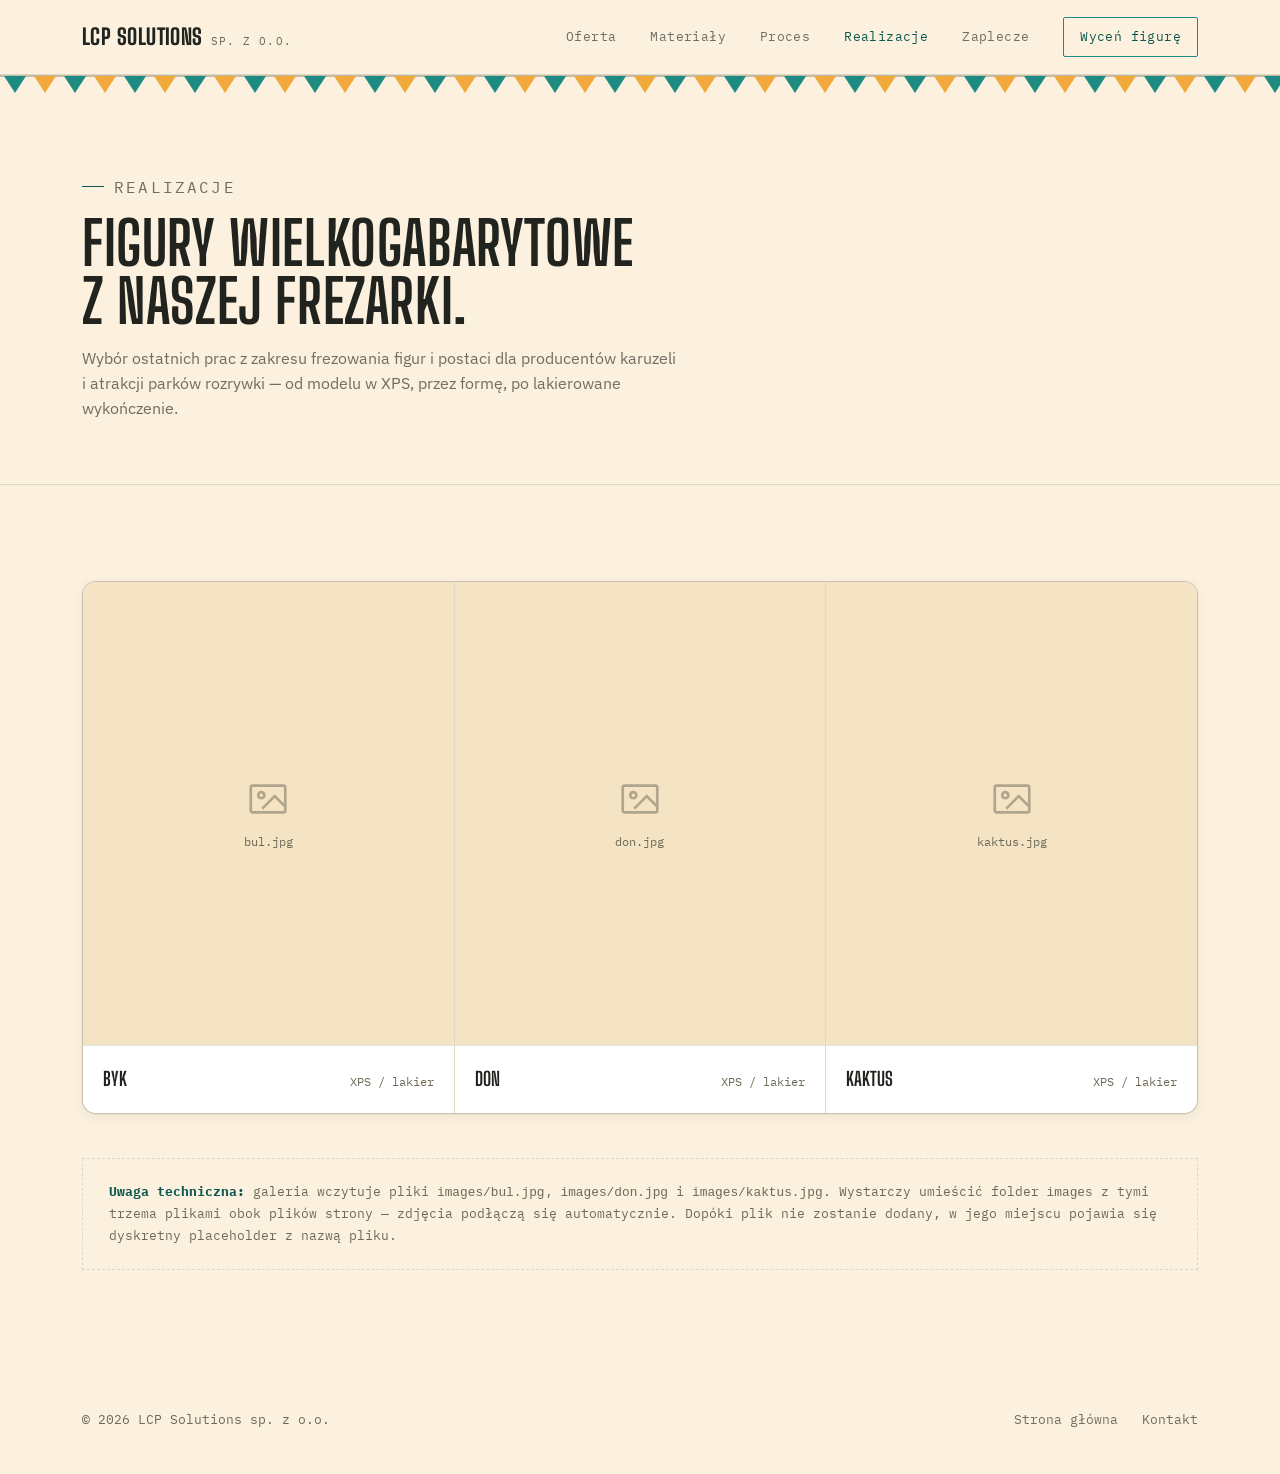
==== realizacje.html @ 35624be7 "Add files via upload" ====
<!DOCTYPE html>
<html lang="pl">
<head>
<meta charset="UTF-8">
<meta name="viewport" content="width=device-width, initial-scale=1.0">
<title>Realizacje — LCP Solutions</title>
<meta name="description" content="Wybrane realizacje LCP Solutions — figury wielkogabarytowe frezowane CNC dla producentów atrakcji parków rozrywki.">
<link rel="preconnect" href="https://fonts.googleapis.com">
<link rel="preconnect" href="https://fonts.gstatic.com" crossorigin>
<link href="https://fonts.googleapis.com/css2?family=Big+Shoulders+Display:wght@700;800&family=IBM+Plex+Sans:wght@400;500&family=IBM+Plex+Mono:wght@400;500&display=swap" rel="stylesheet">
<link rel="stylesheet" href="styles.css">
</head>
<body>

<header class="topbar">
  <div class="wrap">
    <a href="index.html" class="logo">LCP Solutions<span>SP. Z O.O.</span></a>
    <nav class="nav" id="mainNav">
      <a href="index.html#oferta">Oferta</a>
      <a href="index.html#materialy">Materiały</a>
      <a href="index.html#proces">Proces</a>
      <a href="realizacje.html" class="current">Realizacje</a>
      <a href="index.html#zaplecze">Zaplecze</a>
      <a href="index.html#kontakt" class="nav-cta">Wyceń figurę</a>
    </nav>
    <button class="nav-toggle" aria-label="Otwórz menu" aria-expanded="false" aria-controls="mainNav">
      <span></span><span></span><span></span>
    </button>
  </div>
</header>
<div class="bunting" aria-hidden="true"></div>

<section class="page-hero">
  <div class="wrap">
    <p class="eyebrow">Realizacje</p>
    <h1>Figury wielkogabarytowe<br>z naszej frezarki.</h1>
    <p>Wybór ostatnich prac z zakresu frezowania figur i postaci dla producentów karuzeli i atrakcji parków rozrywki — od modelu w XPS, przez formę, po lakierowane wykończenie.</p>
  </div>
</section>

<section style="border-bottom:none;">
  <div class="wrap">
    <div class="gallery reveal">
      <div class="gallery-item">
        <div class="frame">
          <img src="images/bul.jpg" alt="Frezowana figura byka wykonana dla parku rozrywki" data-filename="bul.jpg" loading="lazy">
        </div>
        <div class="gallery-cap">
          <b>Byk</b>
          <span>XPS / lakier</span>
        </div>
      </div>
      <div class="gallery-item">
        <div class="frame">
          <img src="images/don.jpg" alt="Frezowana figura wykonana dla parku rozrywki — realizacja Don" data-filename="don.jpg" loading="lazy">
        </div>
        <div class="gallery-cap">
          <b>Don</b>
          <span>XPS / lakier</span>
        </div>
      </div>
      <div class="gallery-item">
        <div class="frame">
          <img src="images/kaktus.jpg" alt="Frezowana figura kaktusa wykonana dla parku rozrywki" data-filename="kaktus.jpg" loading="lazy">
        </div>
        <div class="gallery-cap">
          <b>Kaktus</b>
          <span>XPS / lakier</span>
        </div>
      </div>
    </div>

    <div class="note-box reveal">
      <b>Uwaga techniczna:</b> galeria wczytuje pliki <code>images/bul.jpg</code>, <code>images/don.jpg</code> i <code>images/kaktus.jpg</code>. Wystarczy umieścić folder <code>images</code> z tymi trzema plikami obok plików strony — zdjęcia podłączą się automatycznie. Dopóki plik nie zostanie dodany, w jego miejscu pojawia się dyskretny placeholder z nazwą pliku.
    </div>
  </div>
</section>

<footer>
  <div class="wrap">
    <p>© 2026 LCP Solutions sp. z o.o.</p>
    <div class="foot-links">
      <a href="index.html">Strona główna</a>
      <a href="index.html#kontakt">Kontakt</a>
    </div>
  </div>
</footer>

<script src="script.js"></script>
</body>
</html>
---- styles.css ----
/* ============================================================
   LCP Solutions sp. z o.o. — arkusz stylów
   Paleta: płótno markizy / morska zieleń / marigold / atrament
   ============================================================ */

:root{
  --carbon:      #FBF1DE;
  --carbon-2:    #F4E4C4;
  --panel:       #FFFFFF;
  --panel-line:  rgba(33,35,31,0.12);
  --resin:       #1E8B82;
  --resin-light: #0E5750;
  --resin-dim:   rgba(30,139,130,0.14);
  --fiber:       #21231F;
  --fiber-dim:   rgba(33,35,31,0.64);
  --alu:         #6E6A57;
  --marigold:    #F2A93B;
  --coral:       #E2574A;
  --card-shadow: 0 1px 2px rgba(33,35,31,0.05), 0 4px 14px rgba(33,35,31,0.05);

  --f-display: 'Big Shoulders Display', sans-serif;
  --f-body:    'IBM Plex Sans', sans-serif;
  --f-mono:    'IBM Plex Mono', monospace;

  --maxw: 1180px;
}

*,*::before,*::after{ box-sizing:border-box; }
html{ scroll-behavior:smooth; }
@media (prefers-reduced-motion: reduce){
  html{ scroll-behavior:auto; }
  *,*::before,*::after{ animation-duration:0.001ms !important; animation-iteration-count:1 !important; transition-duration:0.001ms !important; }
}

body{
  margin:0;
  background:var(--carbon);
  color:var(--fiber);
  font-family:var(--f-body);
  font-size:16px;
  line-height:1.6;
  -webkit-font-smoothing:antialiased;
}

img{ max-width:100%; display:block; }
a{ color:inherit; text-decoration:none; }

.wrap{ max-width:var(--maxw); margin:0 auto; padding:0 32px; }

.eyebrow{
  font-family:var(--f-mono);
  font-size:12.5px;
  letter-spacing:0.14em;
  text-transform:uppercase;
  color:var(--resin-light);
  display:flex;
  align-items:center;
  gap:10px;
}
.eyebrow::before{
  content:"";
  width:22px; height:1px;
  background:var(--resin-light);
  display:inline-block;
}

h1,h2,h3{
  font-family:var(--f-display);
  font-weight:700;
  text-transform:uppercase;
  letter-spacing:0.01em;
  line-height:0.96;
  margin:0;
  color:var(--fiber);
}

.bunting{
  height:20px;
  background-image:url("data:image/svg+xml,%3Csvg xmlns='http://www.w3.org/2000/svg' width='60' height='20'%3E%3Cline x1='0' y1='1' x2='60' y2='1' stroke='%238A8672' stroke-width='1'/%3E%3Cpath d='M4 1 L26 1 L15 18 Z' fill='%231E8B82'/%3E%3Cpath d='M34 1 L56 1 L45 18 Z' fill='%23F2A93B'/%3E%3C/svg%3E");
  background-repeat:repeat-x;
  background-size:60px 20px;
}

/* ---------- top bar ---------- */
.topbar{
  position:sticky; top:0; z-index:50;
  background:rgba(251,241,222,0.92);
  backdrop-filter:blur(8px);
  border-bottom:1px solid var(--panel-line);
}
.topbar .wrap{
  display:flex; align-items:center; justify-content:space-between;
  height:74px;
}
.logo{
  font-family:var(--f-display);
  font-weight:800;
  font-size:22px;
  letter-spacing:0.02em;
  text-transform:uppercase;
  display:flex; align-items:baseline; gap:8px;
}
.logo span{
  font-family:var(--f-mono);
  font-size:11px;
  font-weight:400;
  letter-spacing:0.1em;
  color:var(--alu);
  text-transform:none;
}
.nav{
  display:flex; align-items:center; gap:34px;
  font-family:var(--f-mono);
  font-size:13px;
  letter-spacing:0.03em;
}
.nav a{
  color:var(--fiber-dim);
  position:relative;
  padding:4px 0;
}
.nav a:hover, .nav a:focus-visible{ color:var(--fiber); }
.nav a.current{ color:var(--resin-light); }
.nav-cta{
  border:1px solid var(--resin);
  color:var(--resin-light) !important;
  padding:9px 16px !important;
  border-radius:2px;
}
.nav-cta:hover{ background:var(--resin-dim); }

.nav-toggle{
  display:none;
  background:none; border:1px solid var(--panel-line);
  color:var(--fiber); width:42px; height:42px;
  border-radius:2px; cursor:pointer;
}
.nav-toggle span{
  display:block; width:18px; height:1.5px; background:var(--fiber);
  margin:3px auto; transition:transform .2s ease, opacity .2s ease;
}
.nav-toggle[aria-expanded="true"] span:nth-child(1){ transform:translateY(4.5px) rotate(45deg); }
.nav-toggle[aria-expanded="true"] span:nth-child(2){ opacity:0; }
.nav-toggle[aria-expanded="true"] span:nth-child(3){ transform:translateY(-4.5px) rotate(-45deg); }

/* ---------- hero ---------- */
.hero{
  padding:88px 0 64px;
  border-bottom:1px solid var(--panel-line);
  overflow:hidden;
}
.hero .wrap{
  display:grid;
  grid-template-columns:1.15fr 0.85fr;
  gap:48px;
  align-items:center;
}
.hero h1{
  font-size:clamp(42px,6vw,76px);
  margin:18px 0 24px;
}
.hero h1 em{
  font-style:normal;
  color:var(--resin);
}
.hero p.lead{
  font-size:17px;
  color:var(--fiber-dim);
  max-width:46ch;
  margin:0 0 34px;
}
.btn-row{ display:flex; flex-wrap:wrap; gap:14px; }
.btn{
  font-family:var(--f-mono);
  font-size:13px;
  letter-spacing:0.03em;
  padding:14px 22px;
  border-radius:2px;
  display:inline-flex; align-items:center; gap:10px;
  border:1px solid transparent;
  cursor:pointer;
}
.btn-primary{ background:var(--resin); color:#FFFFFF; }
.btn-primary:hover{ background:var(--resin-light); }
.btn-ghost{ border-color:var(--panel-line); color:var(--fiber); }
.btn-ghost:hover{ border-color:var(--alu); }

.hero-figure{
  position:relative;
  aspect-ratio:1/1;
  display:flex; align-items:center; justify-content:center;
}
.hero-figure svg{ width:100%; height:100%; }
.toolpath{
  fill:none;
  stroke:var(--resin-light);
  stroke-width:2;
  stroke-linecap:round;
  stroke-linejoin:round;
  stroke-dasharray:1;
  stroke-dashoffset:1;
  pathLength:1;
  animation:draw 2.6s cubic-bezier(.65,0,.35,1) forwards;
}
.hatch-fill{
  fill:url(#weave);
  opacity:0;
  animation:fadein .9s ease forwards;
  animation-delay:2.3s;
}
@keyframes draw{ to{ stroke-dashoffset:0; } }
@keyframes fadein{ to{ opacity:1; } }

/* ---------- section shell ---------- */
section{ padding:96px 0; border-bottom:1px solid var(--panel-line); }
.section-head{
  display:flex; justify-content:space-between; align-items:flex-end;
  gap:24px; margin-bottom:52px; flex-wrap:wrap;
}
.section-head h2{ font-size:clamp(30px,3.6vw,44px); margin-top:14px; }
.section-head p{ max-width:44ch; color:var(--fiber-dim); font-size:15px; }

/* ---------- about ---------- */
.about-grid{
  display:grid;
  grid-template-columns:0.9fr 1.1fr;
  gap:56px;
}
.about-copy p{ color:var(--fiber-dim); margin:0 0 18px; font-size:15.5px; }
.about-copy strong{ color:var(--fiber); font-weight:500; }
.stat-row{
  display:grid; grid-template-columns:repeat(3,1fr);
  gap:1px; background:var(--panel-line); margin-top:36px;
  border:1px solid var(--panel-line);
}
.stat{ background:var(--carbon); padding:22px 18px; }
.stat b{
  font-family:var(--f-display); font-size:34px; color:var(--resin-light);
  display:block; line-height:1;
}
.stat span{ font-family:var(--f-mono); font-size:11.5px; color:var(--alu); letter-spacing:0.04em; }

.material-list{ display:flex; flex-direction:column; gap:0; border-top:1px solid var(--panel-line); }
.material-list li{
  list-style:none;
  display:flex; justify-content:space-between; gap:16px;
  padding:18px 0;
  border-bottom:1px solid var(--panel-line);
  font-size:14.5px;
}
.material-list li b{ color:var(--fiber); font-weight:500; }
.material-list li span{ color:var(--alu); font-family:var(--f-mono); font-size:12.5px; text-align:right; }

/* ---------- services grid ---------- */
.svc-grid{
  display:grid;
  grid-template-columns:repeat(3,1fr);
  gap:1px;
  background:var(--panel-line);
  border:1px solid var(--panel-line);
  border-radius:14px;
  overflow:hidden;
  box-shadow:var(--card-shadow);
}
.svc-card{
  background:var(--carbon);
  padding:32px 28px;
  min-height:210px;
  display:flex; flex-direction:column;
}
.svc-num{ font-family:var(--f-mono); color:var(--resin); font-size:13px; margin-bottom:22px; }
.svc-card h3{ font-size:21px; margin-bottom:12px; text-transform:none; letter-spacing:0; }
.svc-card p{ color:var(--fiber-dim); font-size:14.5px; margin:0; flex-grow:1; }

/* ---------- expansion / featured block ---------- */
.feature{
  background:var(--panel);
  border:1px solid var(--panel-line);
  border-radius:16px;
  box-shadow:var(--card-shadow);
  padding:56px;
  display:grid;
  grid-template-columns:1fr 1fr;
  gap:48px;
  align-items:center;
}
.feature h2{ font-size:clamp(28px,3.4vw,42px); margin:14px 0 20px; }
.feature p{ color:var(--fiber-dim); font-size:15.5px; margin:0 0 22px; }
.tag-row{ display:flex; flex-wrap:wrap; gap:10px; margin-bottom:26px; }
.tag{
  font-family:var(--f-mono); font-size:11.5px; letter-spacing:0.04em;
  border:1px solid var(--panel-line); color:var(--alu);
  padding:7px 12px; border-radius:2px; text-transform:uppercase;
}
.feature-visual{ position:relative; }
.feature-visual svg{ width:100%; height:auto; }

/* ---------- process ---------- */
.process{
  display:grid; grid-template-columns:repeat(6,1fr); gap:0;
  border-top:1px solid var(--panel-line);
  border-left:1px solid var(--panel-line);
  border-radius:14px;
  overflow:hidden;
  box-shadow:var(--card-shadow);
}
.step{
  border-right:1px solid var(--panel-line);
  border-bottom:1px solid var(--panel-line);
  padding:26px 18px;
  min-height:190px;
}
.step b.n{ font-family:var(--f-mono); color:var(--resin-light); font-size:13px; display:block; margin-bottom:24px; }
.step h4{ font-size:15px; font-weight:500; margin:0 0 8px; text-transform:none; font-family:var(--f-body); color:var(--fiber); }
.step p{ font-size:12.8px; color:var(--fiber-dim); margin:0; line-height:1.5; }

/* ---------- spec sheet ---------- */
.spec{
  font-family:var(--f-mono);
  border:1px solid var(--panel-line);
  background:var(--panel);
  border-radius:14px;
  overflow:hidden;
  box-shadow:var(--card-shadow);
}
.spec-row{
  display:grid; grid-template-columns:1fr 1fr;
  border-bottom:1px solid var(--panel-line);
  font-size:13.5px;
}
.spec-row:last-child{ border-bottom:none; }
.spec-row .k{ padding:16px 22px; color:var(--alu); border-right:1px solid var(--panel-line); }
.spec-row .v{ padding:16px 22px; color:var(--fiber); }

/* ---------- CTA / contact ---------- */
.contact{
  display:grid; grid-template-columns:1.1fr 0.9fr; gap:56px;
}
.contact h2{ font-size:clamp(30px,3.6vw,46px); }
.contact-details{ margin-top:28px; display:flex; flex-direction:column; gap:16px; }
.contact-details div{ display:flex; gap:14px; font-size:14.5px; }
.contact-details .k{ font-family:var(--f-mono); color:var(--alu); min-width:110px; font-size:12px; letter-spacing:0.03em; text-transform:uppercase; padding-top:2px; }
.contact-details .v{ color:var(--fiber); }

.form{ display:flex; flex-direction:column; gap:16px; }
.form label{ font-family:var(--f-mono); font-size:11.5px; letter-spacing:0.05em; color:var(--alu); text-transform:uppercase; }
.form input, .form textarea{
  width:100%;
  background:var(--panel);
  border:1px solid var(--panel-line);
  color:var(--fiber);
  font-family:var(--f-body);
  font-size:14.5px;
  padding:13px 14px;
  border-radius:2px;
}
.form input:focus, .form textarea:focus{
  outline:2px solid var(--resin);
  outline-offset:1px;
  border-color:var(--resin);
}
.form textarea{ resize:vertical; min-height:110px; }

/* ---------- footer ---------- */
footer{
  padding:44px 0;
}
footer .wrap{
  display:flex; justify-content:space-between; align-items:center; flex-wrap:wrap; gap:16px;
}
footer p{ margin:0; color:var(--alu); font-size:13px; font-family:var(--f-mono); }
.foot-links{ display:flex; gap:24px; font-family:var(--f-mono); font-size:13px; }
.foot-links a{ color:var(--fiber-dim); }
.foot-links a:hover{ color:var(--resin-light); }

/* ---------- type grid (rodzaje figur) ---------- */
.type-grid{
  display:grid;
  grid-template-columns:repeat(4,1fr);
  gap:1px;
  background:var(--panel-line);
  border:1px solid var(--panel-line);
  border-radius:14px;
  overflow:hidden;
  box-shadow:var(--card-shadow);
}
.type-card{
  background:var(--carbon);
  padding:26px 22px;
  display:flex; flex-direction:column; gap:10px;
}
.type-card i{ font-size:22px; color:var(--resin-light); }
.type-card h4{ font-family:var(--f-body); font-size:15px; font-weight:500; margin:0; color:var(--fiber); }
.type-card p{ font-size:13px; color:var(--fiber-dim); margin:0; line-height:1.5; }

/* ---------- scale strip ---------- */
.scale-strip{
  display:flex; align-items:flex-end; gap:26px;
  border:1px solid var(--panel-line);
  background:var(--panel);
  border-radius:14px;
  box-shadow:var(--card-shadow);
  padding:36px 32px 22px;
  overflow-x:auto;
}
.scale-fig{ display:flex; flex-direction:column; align-items:center; gap:10px; flex-shrink:0; }
.scale-fig .bar{ width:46px; background:linear-gradient(180deg, var(--resin) 0%, var(--resin-dim) 100%); border:1px solid var(--resin-light); border-radius:2px 2px 0 0; }
.scale-fig span{ font-family:var(--f-mono); font-size:11px; color:var(--alu); text-align:center; }
.scale-fig b{ font-family:var(--f-mono); font-size:12px; color:var(--fiber); }
.scale-human{ display:flex; flex-direction:column; align-items:center; gap:10px; flex-shrink:0; }
.scale-human .bar{ width:14px; height:52px; background:rgba(33,35,31,0.30); border-radius:2px 2px 0 0; align-self:flex-end; }
.scale-human span{ font-family:var(--f-mono); font-size:11px; color:var(--alu); }

/* ---------- homepage gallery preview ---------- */
.gallery-preview{
  display:grid; grid-template-columns:repeat(3,1fr); gap:1px;
  background:var(--panel-line); border:1px solid var(--panel-line);
  border-radius:14px; overflow:hidden; box-shadow:var(--card-shadow);
}
.gallery-preview .frame{ aspect-ratio:4/5; overflow:hidden; background:var(--carbon-2); position:relative; }
.gallery-preview img{ width:100%; height:100%; object-fit:cover; transition:transform .5s ease; }
.gallery-preview a:hover img{ transform:scale(1.04); }
.gallery-preview .cap{ position:absolute; left:0; right:0; bottom:0; padding:14px 16px; font-family:var(--f-mono); font-size:12px; color:#FFFFFF; background:linear-gradient(0deg, rgba(33,35,31,0.72), rgba(33,35,31,0)); }

/* ---------- realizacje / gallery page ---------- */
.page-hero{ padding:64px 0 48px; border-bottom:1px solid var(--panel-line); }
.page-hero h1{ font-size:clamp(38px,5.5vw,60px); margin:16px 0 14px; }
.page-hero p{ color:var(--fiber-dim); max-width:60ch; font-size:15.5px; }

.gallery{
  display:grid;
  grid-template-columns:repeat(3,1fr);
  gap:1px;
  background:var(--panel-line);
  border:1px solid var(--panel-line);
  border-radius:14px;
  overflow:hidden;
  box-shadow:var(--card-shadow);
}
.gallery-item{
  background:var(--panel);
  position:relative;
}
.gallery-item .frame{
  aspect-ratio:4/5;
  overflow:hidden;
  position:relative;
  background:var(--carbon-2);
}
.gallery-item img{
  width:100%; height:100%; object-fit:cover;
  transition:transform .5s ease;
}
.gallery-item:hover img{ transform:scale(1.04); }
.img-fallback{
  position:absolute; inset:0;
  display:flex; flex-direction:column; align-items:center; justify-content:center;
  gap:10px; color:var(--alu); font-family:var(--f-mono); font-size:12px; text-align:center; padding:20px;
}
.img-fallback svg{ width:46px; height:46px; opacity:0.5; }
.gallery-cap{
  display:flex; justify-content:space-between; align-items:baseline;
  padding:18px 20px; border-top:1px solid var(--panel-line);
}
.gallery-cap b{ font-family:var(--f-display); font-size:19px; text-transform:uppercase; font-weight:700; }
.gallery-cap span{ font-family:var(--f-mono); font-size:11.5px; color:var(--alu); }

.note-box{
  margin-top:44px;
  border:1px dashed var(--panel-line);
  padding:22px 26px;
  font-family:var(--f-mono);
  font-size:12.8px;
  color:var(--alu);
  line-height:1.7;
}
.note-box b{ color:var(--resin-light); }

/* ---------- reveal on scroll ---------- */
.reveal{ opacity:0; transform:translateY(18px); transition:opacity .6s ease, transform .6s ease; }
.reveal.is-visible{ opacity:1; transform:none; }

/* ---------- responsive ---------- */
@media (max-width: 980px){
  .hero .wrap{ grid-template-columns:1fr; }
  .hero-figure{ max-width:340px; margin:0 auto; }
  .about-grid, .feature, .contact{ grid-template-columns:1fr; }
  .svc-grid{ grid-template-columns:repeat(2,1fr); }
  .process{ grid-template-columns:repeat(3,1fr); }
  .gallery{ grid-template-columns:1fr; }
}
@media (max-width: 760px){
  .wrap{ padding:0 20px; }
  .nav{
    position:absolute; top:74px; left:0; right:0;
    background:var(--carbon-2);
    flex-direction:column; align-items:flex-start;
    padding:22px 20px; gap:18px;
    border-bottom:1px solid var(--panel-line);
    display:none;
  }
  .nav.is-open{ display:flex; }
  .nav-toggle{ display:block; }
  .stat-row{ grid-template-columns:1fr; }
  .svc-grid{ grid-template-columns:1fr; }
  .process{ grid-template-columns:1fr; }
  .step{ min-height:auto; }
  .spec-row{ grid-template-columns:1fr; }
  .spec-row .k{ border-right:none; border-bottom:1px solid var(--panel-line); }
  section{ padding:64px 0; }
  .feature{ padding:32px 24px; }
}
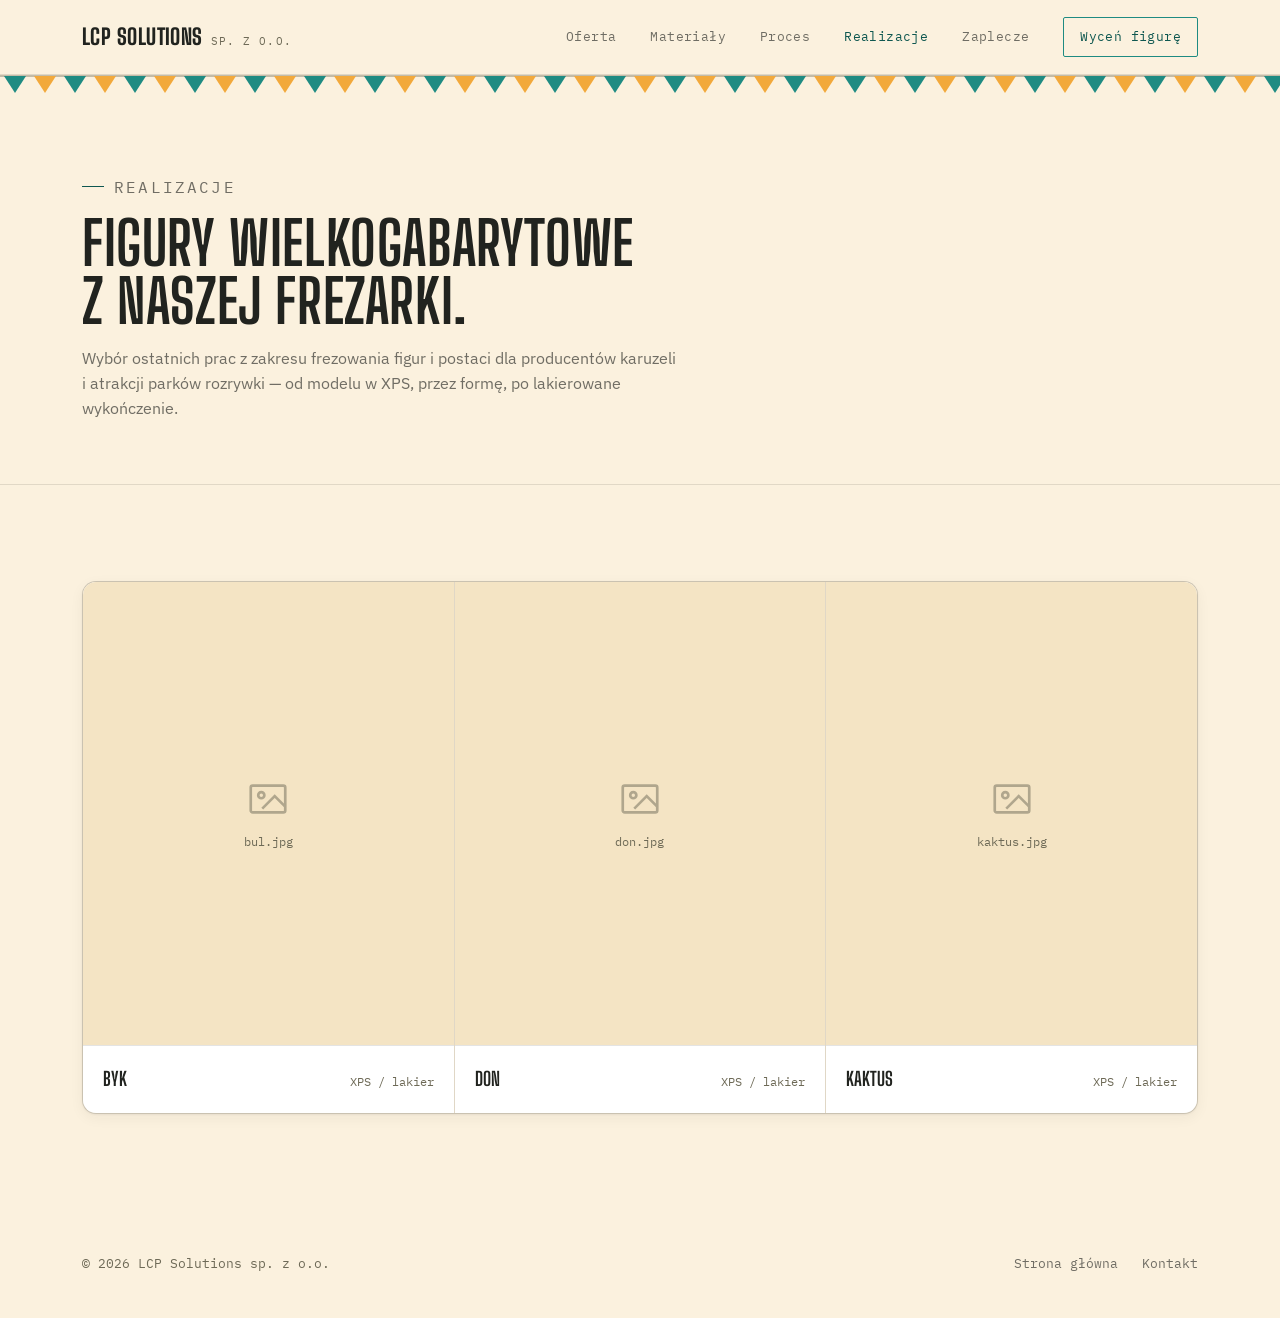
==== commit 38f7d733: "Update realizacje.html" ====
--- a/realizacje.html
+++ b/realizacje.html
@@ -70,9 +70,6 @@
       </div>
     </div>
 
-    <div class="note-box reveal">
-      <b>Uwaga techniczna:</b> galeria wczytuje pliki <code>images/bul.jpg</code>, <code>images/don.jpg</code> i <code>images/kaktus.jpg</code>. Wystarczy umieścić folder <code>images</code> z tymi trzema plikami obok plików strony — zdjęcia podłączą się automatycznie. Dopóki plik nie zostanie dodany, w jego miejscu pojawia się dyskretny placeholder z nazwą pliku.
-    </div>
   </div>
 </section>
 
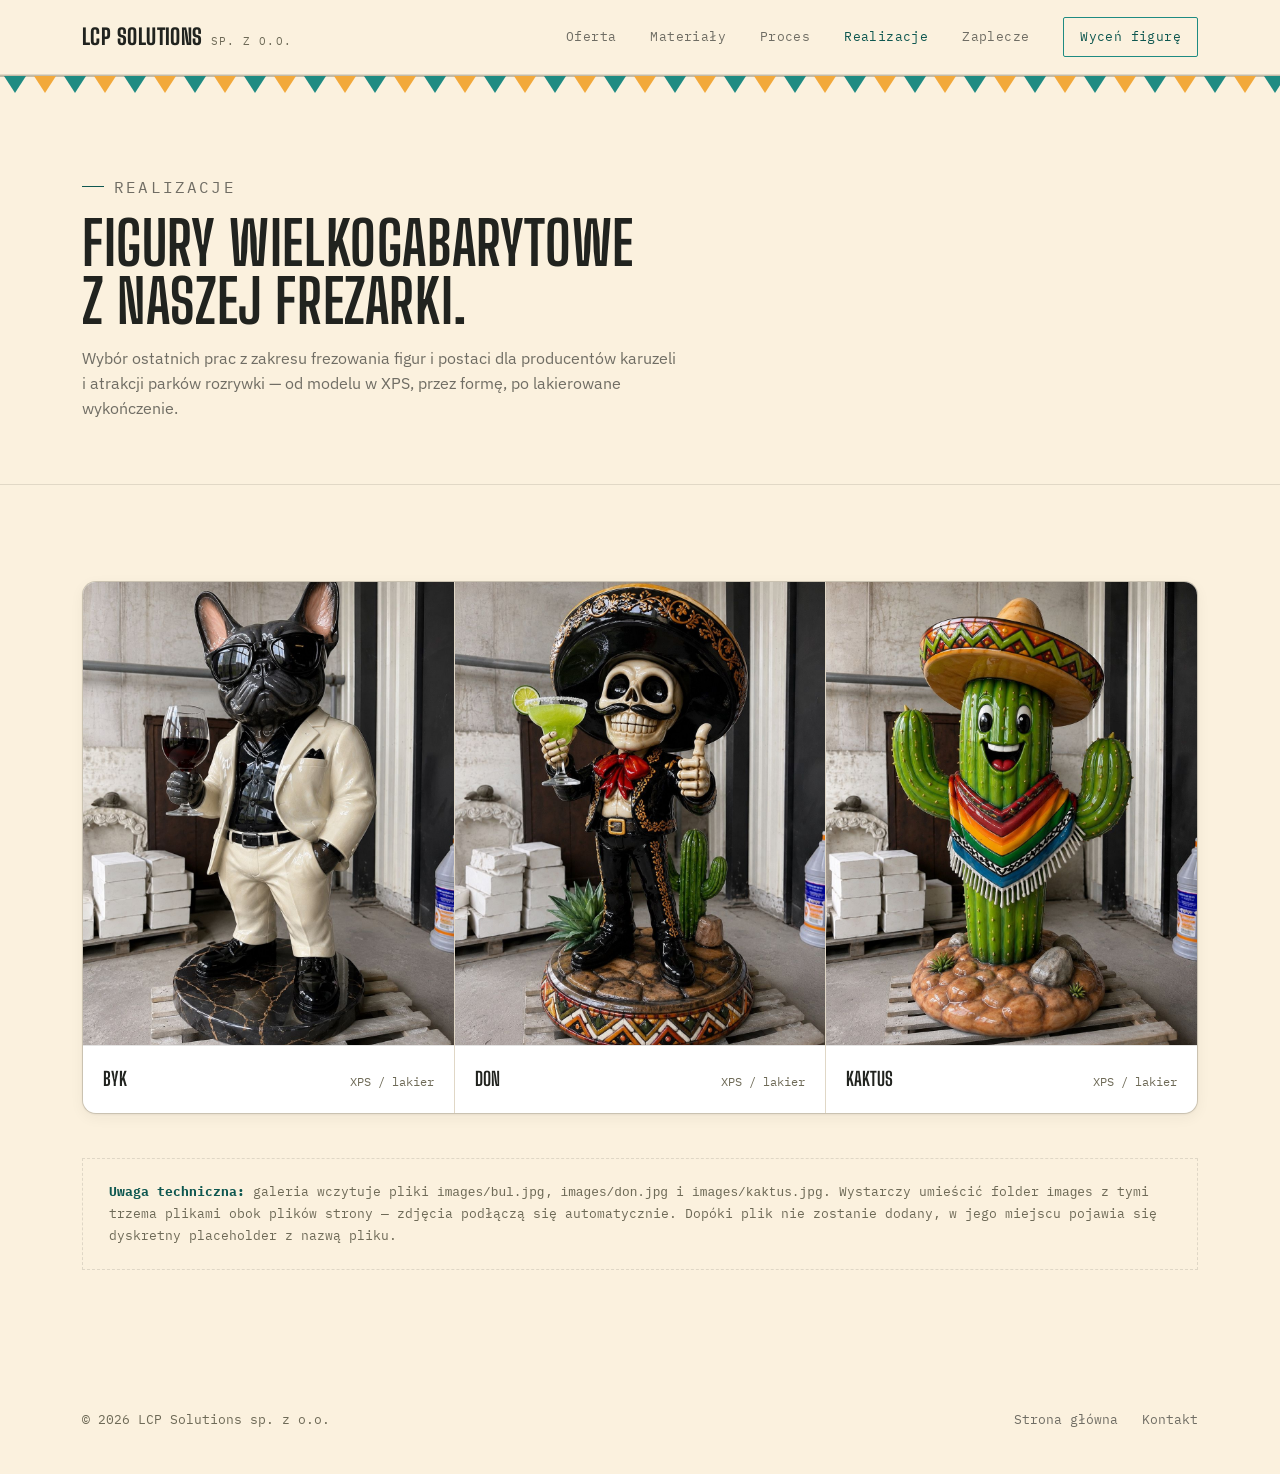
==== commit bc4a80cb: "Add files via upload" ====
--- a/realizacje.html
+++ b/realizacje.html
@@ -70,6 +70,9 @@
       </div>
     </div>
 
+    <div class="note-box reveal">
+      <b>Uwaga techniczna:</b> galeria wczytuje pliki <code>images/bul.jpg</code>, <code>images/don.jpg</code> i <code>images/kaktus.jpg</code>. Wystarczy umieścić folder <code>images</code> z tymi trzema plikami obok plików strony — zdjęcia podłączą się automatycznie. Dopóki plik nie zostanie dodany, w jego miejscu pojawia się dyskretny placeholder z nazwą pliku.
+    </div>
   </div>
 </section>
 
--- a/styles.css
+++ b/styles.css
@@ -26,7 +26,9 @@
 }
 
 *,*::before,*::after{ box-sizing:border-box; }
-html{ scroll-behavior:smooth; }
+html{ scroll-behavior:smooth; -webkit-text-size-adjust:100%; }
+body{ overflow-x:hidden; }
+a, button{ -webkit-tap-highlight-color:transparent; }
 @media (prefers-reduced-motion: reduce){
   html{ scroll-behavior:auto; }
   *,*::before,*::after{ animation-duration:0.001ms !important; animation-iteration-count:1 !important; transition-duration:0.001ms !important; }
@@ -402,6 +404,7 @@
   box-shadow:var(--card-shadow);
   padding:36px 32px 22px;
   overflow-x:auto;
+  -webkit-overflow-scrolling:touch;
 }
 .scale-fig{ display:flex; flex-direction:column; align-items:center; gap:10px; flex-shrink:0; }
 .scale-fig .bar{ width:46px; background:linear-gradient(180deg, var(--resin) 0%, var(--resin-dim) 100%); border:1px solid var(--resin-light); border-radius:2px 2px 0 0; }
@@ -483,30 +486,63 @@
 /* ---------- responsive ---------- */
 @media (max-width: 980px){
   .hero .wrap{ grid-template-columns:1fr; }
-  .hero-figure{ max-width:340px; margin:0 auto; }
+  .hero{ padding:56px 0 44px; }
+  .hero-figure{ max-width:280px; margin:0 auto; order:-1; }
   .about-grid, .feature, .contact{ grid-template-columns:1fr; }
   .svc-grid{ grid-template-columns:repeat(2,1fr); }
+  .type-grid{ grid-template-columns:repeat(2,1fr); }
+  .gallery-preview{ grid-template-columns:repeat(2,1fr); }
+  .gallery-preview .frame:last-child{ grid-column:1 / -1; }
   .process{ grid-template-columns:repeat(3,1fr); }
   .gallery{ grid-template-columns:1fr; }
+  .scale-strip{ padding:28px 20px 18px; gap:20px; }
 }
 @media (max-width: 760px){
   .wrap{ padding:0 20px; }
+  .topbar .wrap{ height:64px; }
+  .logo{ font-size:18px; }
+  .logo span{ display:none; }
   .nav{
-    position:absolute; top:74px; left:0; right:0;
+    position:absolute; top:64px; left:0; right:0;
     background:var(--carbon-2);
-    flex-direction:column; align-items:flex-start;
-    padding:22px 20px; gap:18px;
+    flex-direction:column; align-items:stretch;
+    padding:20px 20px 26px; gap:4px;
     border-bottom:1px solid var(--panel-line);
     display:none;
+    max-height:calc(100vh - 64px);
+    overflow-y:auto;
   }
   .nav.is-open{ display:flex; }
+  .nav a{ padding:12px 4px; border-bottom:1px solid var(--panel-line); font-size:14px; }
+  .nav a:last-child{ border-bottom:none; }
+  .nav-cta{ margin-top:10px; text-align:center; justify-content:center; }
   .nav-toggle{ display:block; }
+  .btn-row{ flex-direction:column; align-items:stretch; }
+  .btn{ justify-content:center; }
   .stat-row{ grid-template-columns:1fr; }
   .svc-grid{ grid-template-columns:1fr; }
+  .type-grid{ grid-template-columns:1fr; }
+  .gallery-preview{ grid-template-columns:1fr; }
+  .gallery-preview .frame:last-child{ grid-column:auto; }
   .process{ grid-template-columns:1fr; }
-  .step{ min-height:auto; }
+  .step{ min-height:auto; padding:22px 20px; }
   .spec-row{ grid-template-columns:1fr; }
   .spec-row .k{ border-right:none; border-bottom:1px solid var(--panel-line); }
-  section{ padding:64px 0; }
-  .feature{ padding:32px 24px; }
-}
+  section{ padding:52px 0; }
+  .feature{ padding:28px 20px; }
+  .section-head{ margin-bottom:34px; }
+  .section-head .btn{ width:100%; }
+  .contact-details div{ flex-direction:column; gap:2px; }
+  .contact-details .k{ min-width:0; }
+  footer .wrap{ flex-direction:column; align-items:flex-start; gap:14px; }
+}
+@media (max-width: 420px){
+  .hero{ padding:44px 0 36px; }
+  .hero h1{ font-size:38px; }
+  .hero p.lead{ font-size:15.5px; }
+  section{ padding:44px 0; }
+  .svc-card, .type-card{ padding:24px 20px; }
+  .feature h2{ font-size:26px; }
+  .section-head h2{ font-size:27px; }
+}
+
